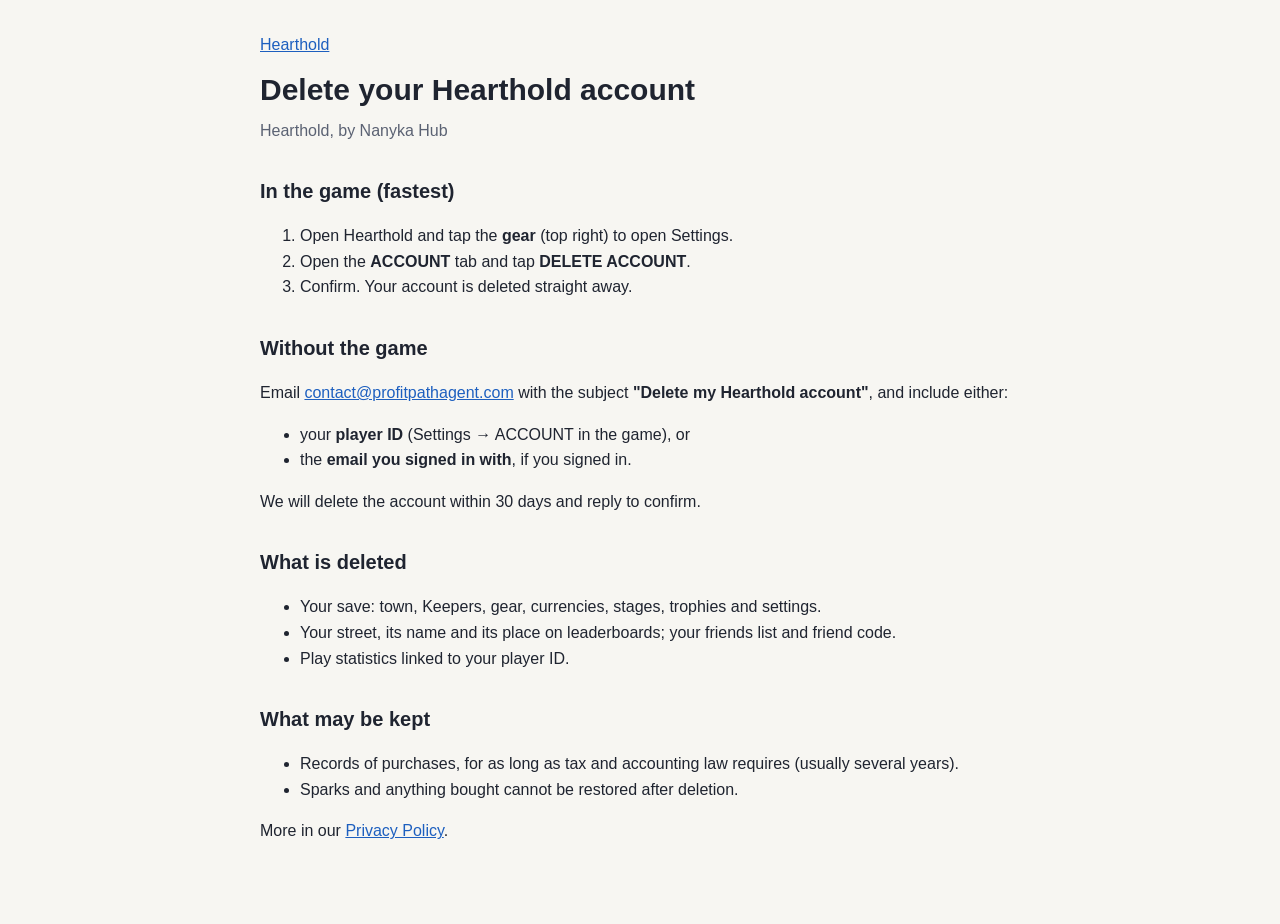
==== delete-account.html @ f22dcd17 "Hearthold website, first public version Co-Authored-By: Claude Opus 5.5 <noreply@anthropic.com>" ====
<!doctype html>
<html lang="en">
<head>
<meta charset="utf-8">
<meta name="viewport" content="width=device-width, initial-scale=1">
<title>Delete Your Hearthold Account</title>
<link rel="stylesheet" href="style.css">
</head>
<body>
<main>
<p class="crumb"><a href="index.html">Hearthold</a></p>
<h1>Delete your Hearthold account</h1>
<p class="meta">Hearthold, by Nanyka Hub</p>

<h2>In the game (fastest)</h2>
<ol>
<li>Open Hearthold and tap the <strong>gear</strong> (top right) to open Settings.</li>
<li>Open the <strong>ACCOUNT</strong> tab and tap <strong>DELETE ACCOUNT</strong>.</li>
<li>Confirm. Your account is deleted straight away.</li>
</ol>

<h2>Without the game</h2>
<p>Email <a href="mailto:contact@profitpathagent.com?subject=Delete%20my%20Hearthold%20account">contact@profitpathagent.com</a>
with the subject <strong>"Delete my Hearthold account"</strong>, and include either:</p>
<ul>
<li>your <strong>player ID</strong> (Settings &rarr; ACCOUNT in the game), or</li>
<li>the <strong>email you signed in with</strong>, if you signed in.</li>
</ul>
<p>We will delete the account within 30 days and reply to confirm.</p>

<h2>What is deleted</h2>
<ul>
<li>Your save: town, Keepers, gear, currencies, stages, trophies and settings.</li>
<li>Your street, its name and its place on leaderboards; your friends list and friend code.</li>
<li>Play statistics linked to your player ID.</li>
</ul>

<h2>What may be kept</h2>
<ul>
<li>Records of purchases, for as long as tax and accounting law requires (usually several years).</li>
<li>Sparks and anything bought cannot be restored after deletion.</li>
</ul>

<p>More in our <a href="privacy.html">Privacy Policy</a>.</p>
</main>
</body>
</html>
---- style.css ----
:root { --ink: #1f2430; --soft: #5b6273; --line: #d9dce3; --bg: #f7f6f2; --link: #1d5fbf; }
@media (prefers-color-scheme: dark) {
  :root { --ink: #e9eaee; --soft: #a4a9b6; --line: #3a3f4b; --bg: #17191f; --link: #7fb0ff; }
}
body { margin: 0; background: var(--bg); color: var(--ink); font: 16px/1.6 -apple-system, "Segoe UI", Roboto, sans-serif; }
main { max-width: 760px; margin: 0 auto; padding: 32px 16px 64px; }
h1 { font-size: 30px; margin: 8px 0 4px; }
h2 { font-size: 20px; margin: 32px 0 8px; }
.meta, .crumb { color: var(--soft); margin: 0; }
a { color: var(--link); }
table { width: 100%; border-collapse: collapse; font-size: 15px; }
th, td { text-align: left; vertical-align: top; padding: 8px; border-bottom: 1px solid var(--line); }
th { color: var(--soft); font-weight: 600; }
@media (max-width: 560px) { table, tr, td, th { display: block; } th { display: none; } td { padding: 4px 0; border: 0; }
  tr { border-bottom: 1px solid var(--line); padding: 8px 0; } }
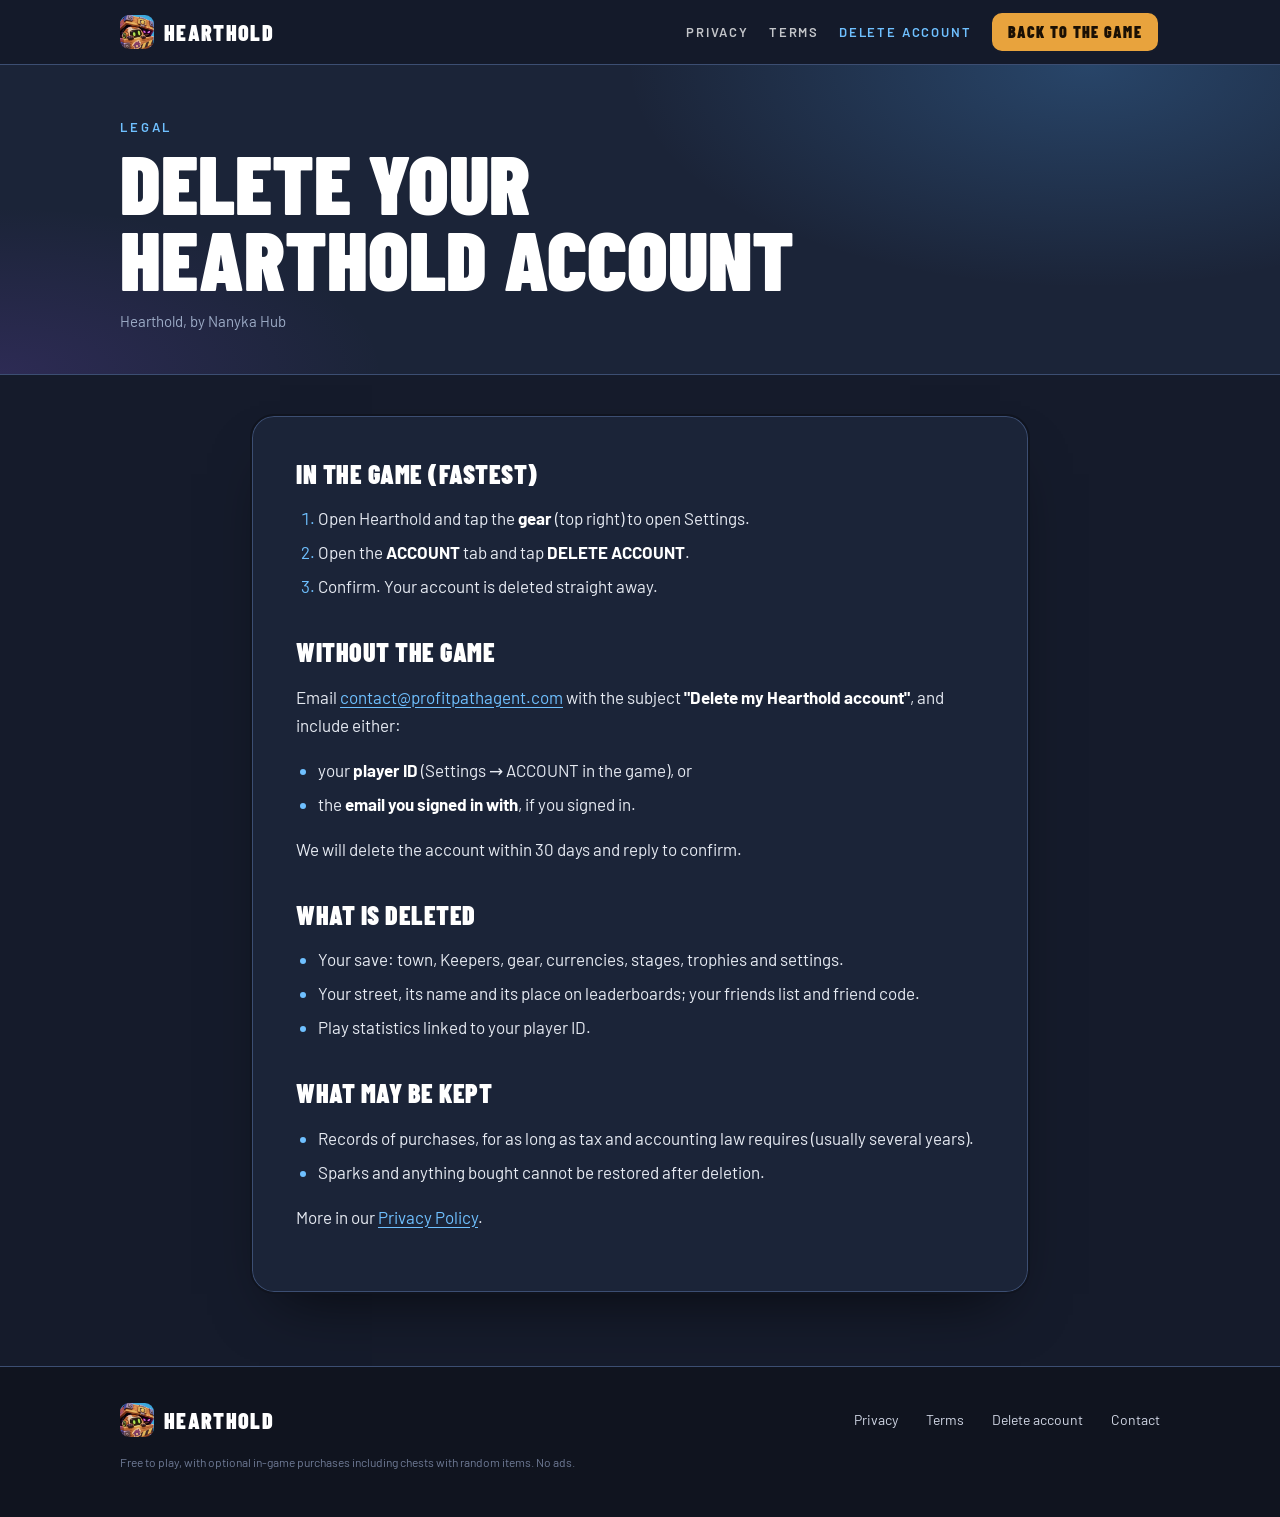
==== commit 7a4c9819: "Legal pages in the website's style: top bar, header band, navy reading panel, shared footer Co-Autho" ====
--- a/delete-account.html
+++ b/delete-account.html
@@ -4,13 +4,25 @@
 <meta charset="utf-8">
 <meta name="viewport" content="width=device-width, initial-scale=1">
 <title>Delete Your Hearthold Account</title>
+<meta name="theme-color" content="#151B2B">
+<link rel="icon" href="icon.webp">
+<link rel="preconnect" href="https://fonts.googleapis.com">
+<link rel="preconnect" href="https://fonts.gstatic.com" crossorigin>
+<link rel="stylesheet" href="https://fonts.googleapis.com/css2?family=Barlow+Condensed:wght@800;900&family=Barlow:wght@400;500;600&display=swap">
 <link rel="stylesheet" href="style.css">
 </head>
 <body>
-<main>
-<p class="crumb"><a href="index.html">Hearthold</a></p>
+<header class="bar"><div class="in">
+<a class="brand" href="index.html"><img src="icon.webp" alt="">HEARTHOLD</a>
+<nav aria-label="Legal"><a href="privacy.html">Privacy</a><a href="terms.html">Terms</a><a href="delete-account.html" aria-current="page">Delete account</a></nav>
+<a class="btn" href="index.html">Back to the game</a>
+</div></header>
+<section class="hero"><div class="in">
+<p class="eyebrow">Legal</p>
 <h1>Delete your Hearthold account</h1>
 <p class="meta">Hearthold, by Nanyka Hub</p>
+</div></section>
+<main class="doc"><div class="card">
 
 <h2>In the game (fastest)</h2>
 <ol>
@@ -42,6 +54,11 @@
 </ul>
 
 <p>More in our <a href="privacy.html">Privacy Policy</a>.</p>
-</main>
+</div></main>
+<footer class="foot"><div class="in">
+<a class="brand" href="index.html"><img src="icon.webp" alt="">HEARTHOLD</a>
+<nav aria-label="Footer"><a href="privacy.html">Privacy</a><a href="terms.html">Terms</a><a href="delete-account.html">Delete account</a><a href="mailto:contact@profitpathagent.com">Contact</a></nav>
+<p class="legal">Free to play, with optional in-game purchases including chests with random items. No ads.</p>
+</div></footer>
 </body>
 </html>
--- a/style.css
+++ b/style.css
@@ -1,15 +1,55 @@
-:root { --ink: #1f2430; --soft: #5b6273; --line: #d9dce3; --bg: #f7f6f2; --link: #1d5fbf; }
-@media (prefers-color-scheme: dark) {
-  :root { --ink: #e9eaee; --soft: #a4a9b6; --line: #3a3f4b; --bg: #17191f; --link: #7fb0ff; }
+/* Hearthold legal pages: the website's look (UI_DESIGN.md U-2/U-3 night ramp, Hearth blue, Barlow + Barlow Condensed).
+   One deliberate dark look, like the main page. */
+:root{
+  --night:#151B2B; --ink:#1B2438; --panel:#263655; --line:#3C4E72;
+  --paper:#FFFFFF; --text:#E6EAF2; --muted:#9CABC6; --blue:#4A9BE8; --glow:#6FC0FF; --amber:#E8A33D;
+  --display:"Barlow Condensed","Arial Narrow",Impact,sans-serif;
+  --body:"Barlow",system-ui,-apple-system,"Segoe UI",sans-serif;
+  color-scheme:dark;
 }
-body { margin: 0; background: var(--bg); color: var(--ink); font: 16px/1.6 -apple-system, "Segoe UI", Roboto, sans-serif; }
-main { max-width: 760px; margin: 0 auto; padding: 32px 16px 64px; }
-h1 { font-size: 30px; margin: 8px 0 4px; }
-h2 { font-size: 20px; margin: 32px 0 8px; }
-.meta, .crumb { color: var(--soft); margin: 0; }
-a { color: var(--link); }
-table { width: 100%; border-collapse: collapse; font-size: 15px; }
-th, td { text-align: left; vertical-align: top; padding: 8px; border-bottom: 1px solid var(--line); }
-th { color: var(--soft); font-weight: 600; }
-@media (max-width: 560px) { table, tr, td, th { display: block; } th { display: none; } td { padding: 4px 0; border: 0; }
-  tr { border-bottom: 1px solid var(--line); padding: 8px 0; } }
+*{box-sizing:border-box}
+body{margin:0;background:var(--night);color:var(--text);font:400 17px/1.65 var(--body)}
+a{color:var(--glow);text-underline-offset:3px}
+a:hover{color:#BFE3FF}
+a:focus-visible{outline:2px solid var(--glow);outline-offset:3px;border-radius:6px}
+.in{max-width:1080px;margin:0 auto;padding-left:max(20px,env(safe-area-inset-left,0px));padding-right:max(20px,env(safe-area-inset-right,0px))}
+
+.bar{position:sticky;top:0;z-index:10;background:rgba(21,27,43,.88);backdrop-filter:blur(10px);-webkit-backdrop-filter:blur(10px);border-bottom:1px solid var(--line);padding-top:env(safe-area-inset-top,0px)}
+.bar .in{display:flex;align-items:center;gap:18px;height:64px}
+.brand{display:flex;align-items:center;gap:10px;color:var(--paper);text-decoration:none;font:900 22px/1 var(--display);letter-spacing:.06em}
+.brand img{width:34px;height:34px;border-radius:9px}
+.bar nav{display:flex;gap:20px;margin-left:auto;font:600 13px/1 var(--body);letter-spacing:.14em;text-transform:uppercase}
+.bar nav a{color:var(--paper);text-decoration:none;opacity:.75}
+.bar nav a:hover,.bar nav a[aria-current="page"]{opacity:1;color:var(--glow)}
+.btn{display:inline-flex;align-items:center;font:900 16px/1 var(--display);letter-spacing:.08em;text-transform:uppercase;text-decoration:none;color:#1a1004;background:var(--amber);border:2px solid var(--night);border-radius:12px;padding:11px 16px;white-space:nowrap}
+.btn:hover{color:#1a1004;filter:brightness(1.08)}
+@media (max-width:760px){.bar nav{display:none}.btn{margin-left:auto}}
+
+.hero{position:relative;overflow:hidden;border-bottom:1px solid var(--line);background:radial-gradient(60% 120% at 85% 0%,rgba(74,155,232,.28),transparent 60%),radial-gradient(50% 90% at 0% 100%,rgba(139,79,232,.16),transparent 60%),var(--ink)}
+.hero .in{padding-block:56px 40px}
+.eyebrow{margin:0 0 10px;font:600 13px/1 var(--body);letter-spacing:.22em;text-transform:uppercase;color:var(--glow)}
+.hero h1{margin:0;font:900 clamp(44px,7vw,84px)/.9 var(--display);text-transform:uppercase;color:var(--paper);text-wrap:balance}
+.hero .meta{margin:14px 0 0;color:var(--muted);font-size:15px}
+
+.doc{max-width:820px;margin:-1px auto 0;padding:40px max(20px,env(safe-area-inset-left,0px)) 72px}
+.doc>.card{background:var(--ink);border:2px solid #10141f;box-shadow:0 0 0 1px var(--line) inset,0 30px 60px -30px rgba(0,0,0,.7);border-radius:24px;padding:clamp(22px,4vw,44px)}
+.doc h2{margin:38px 0 10px;font:900 26px/1.05 var(--display);text-transform:uppercase;letter-spacing:.02em;color:var(--paper)}
+.doc .card>h2:first-child,.doc .card>p:first-child{margin-top:0}
+.doc p,.doc li{max-width:68ch}
+.doc ul,.doc ol{padding-left:22px}
+.doc li{margin:6px 0}
+.doc li::marker{color:var(--glow)}
+.doc strong{color:var(--paper)}
+.doc table{width:100%;border-collapse:separate;border-spacing:0;font-size:15px;margin:14px 0;border:1px solid var(--line);border-radius:14px;overflow:hidden}
+.doc th,.doc td{text-align:left;vertical-align:top;padding:11px 14px;border-bottom:1px solid var(--line)}
+.doc tr:last-child td{border-bottom:0}
+.doc th{background:var(--panel);font:800 13px/1.2 var(--display);letter-spacing:.1em;text-transform:uppercase;color:var(--muted)}
+.doc td:first-child{color:var(--paper);font-weight:600}
+@media (max-width:560px){.doc table,.doc tr,.doc td,.doc th{display:block}.doc th{display:none}.doc td{padding:4px 14px;border:0}.doc tr{border-bottom:1px solid var(--line);padding:10px 0}.doc tr:last-child{border-bottom:0}}
+
+.foot{border-top:1px solid var(--line);background:#10141f;color:var(--muted);font-size:14px}
+.foot .in{padding-block:36px 44px;display:flex;flex-wrap:wrap;gap:16px 40px;justify-content:space-between;align-items:center}
+.foot nav{display:flex;flex-wrap:wrap;gap:10px 28px}
+.foot nav a{color:#D0D6E4;text-decoration:none}
+.foot nav a:hover{color:var(--glow)}
+.foot .legal{flex-basis:100%;margin:0;font-size:12px;color:#6F7B96}
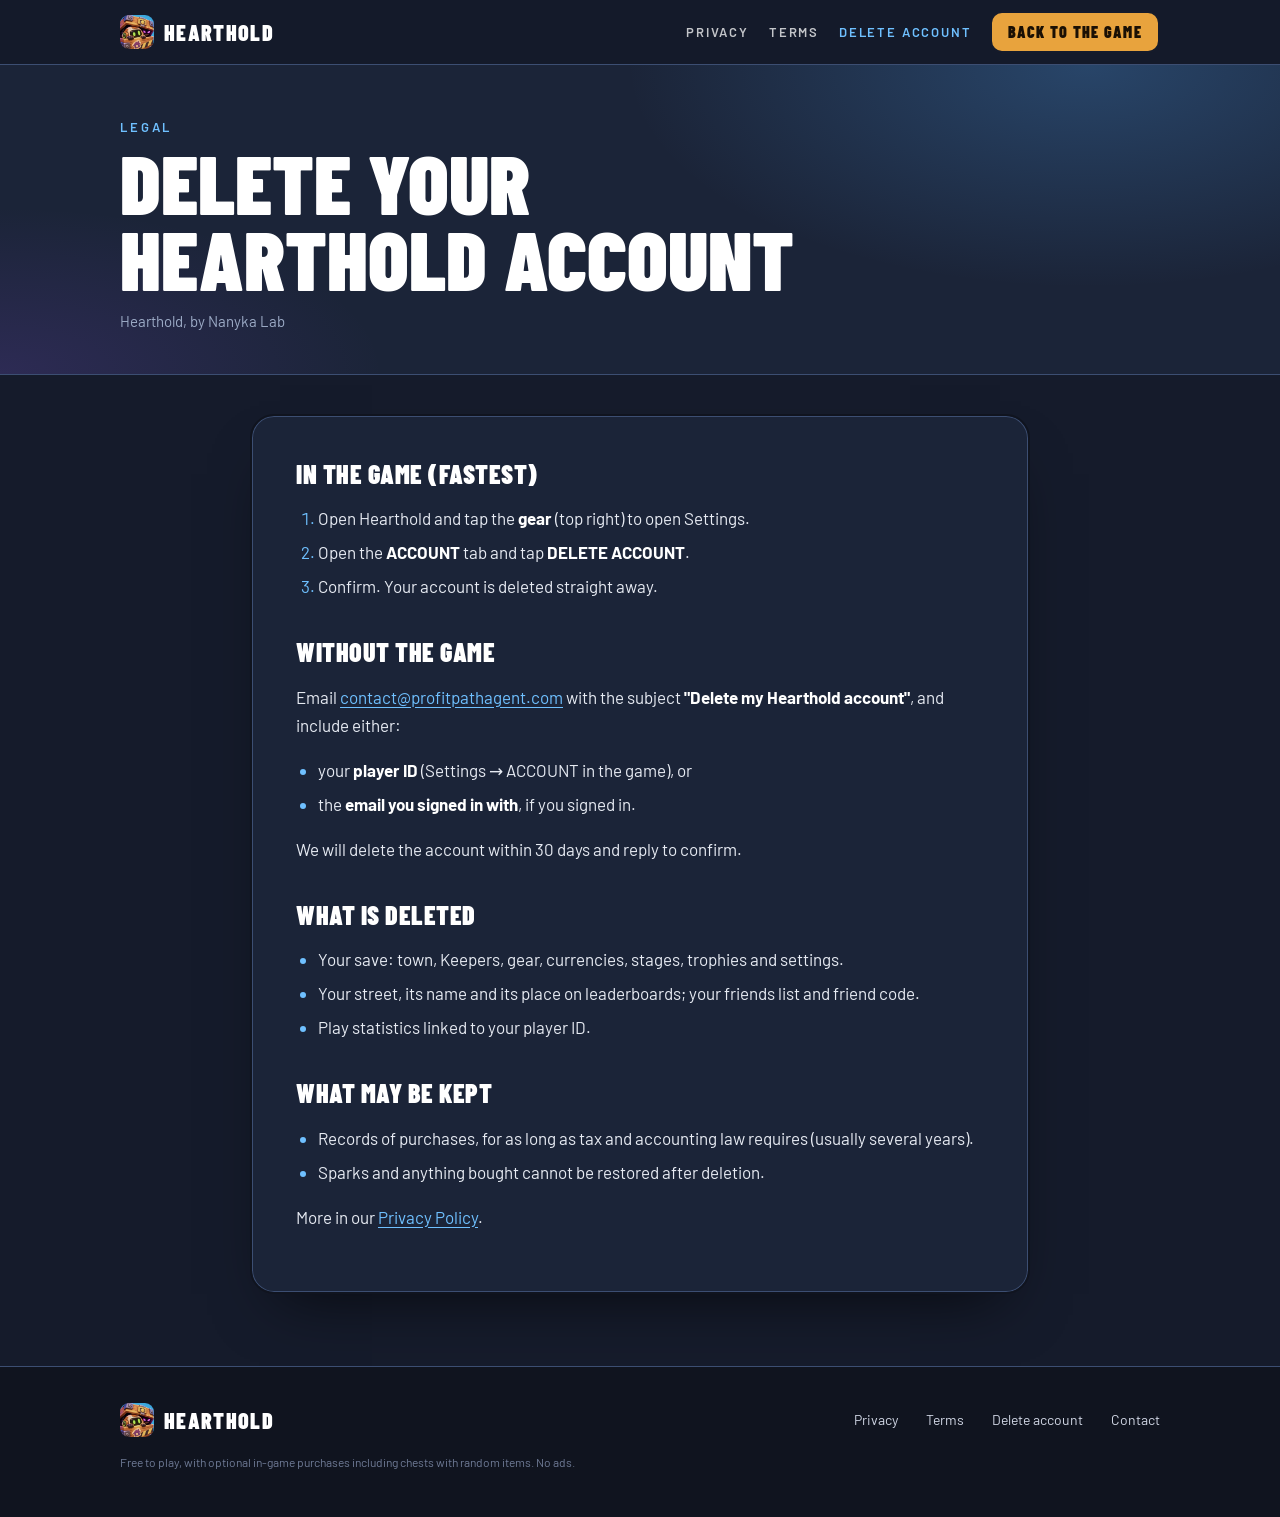
==== commit c6a82474: "Legal pages: the studio is Nanyka Lab Co-Authored-By: Claude Opus 5.5 <noreply@anthropic.com>" ====
--- a/delete-account.html
+++ b/delete-account.html
@@ -20,7 +20,7 @@
 <section class="hero"><div class="in">
 <p class="eyebrow">Legal</p>
 <h1>Delete your Hearthold account</h1>
-<p class="meta">Hearthold, by Nanyka Hub</p>
+<p class="meta">Hearthold, by Nanyka Lab</p>
 </div></section>
 <main class="doc"><div class="card">
 
